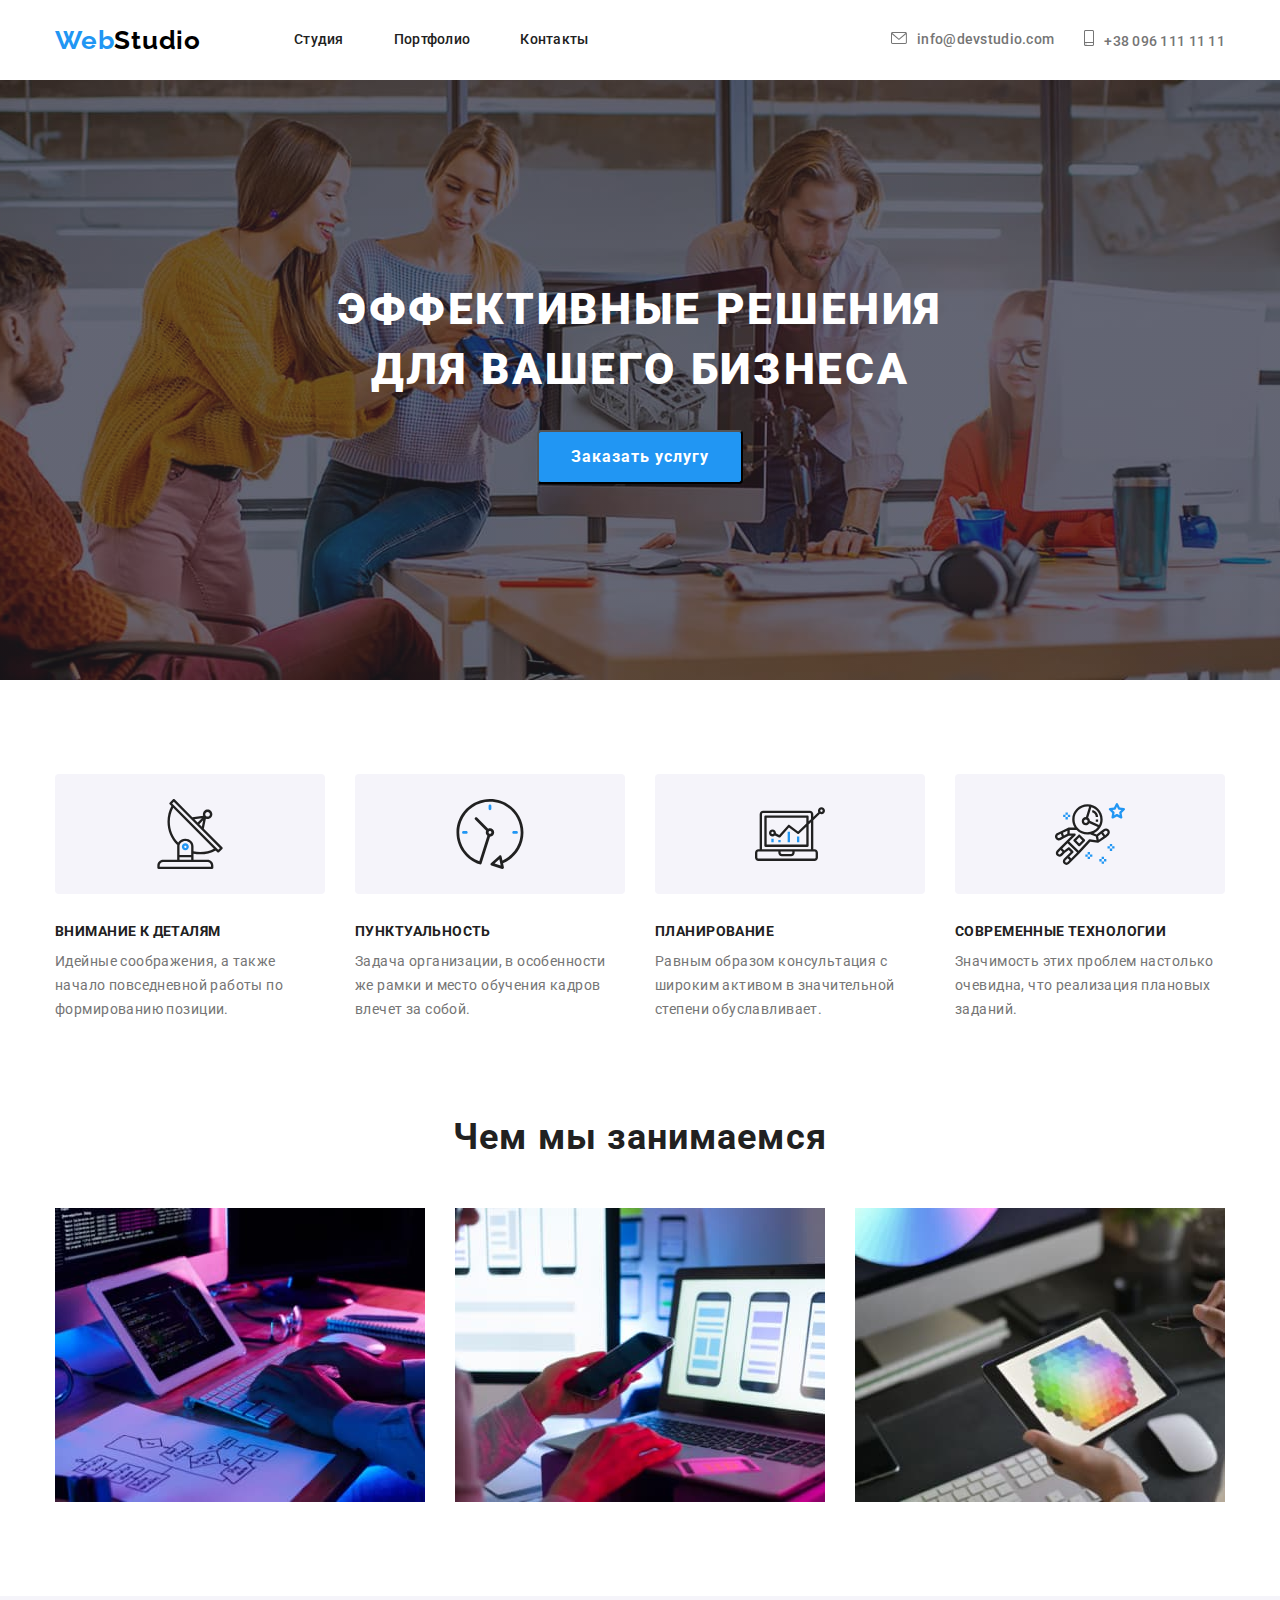
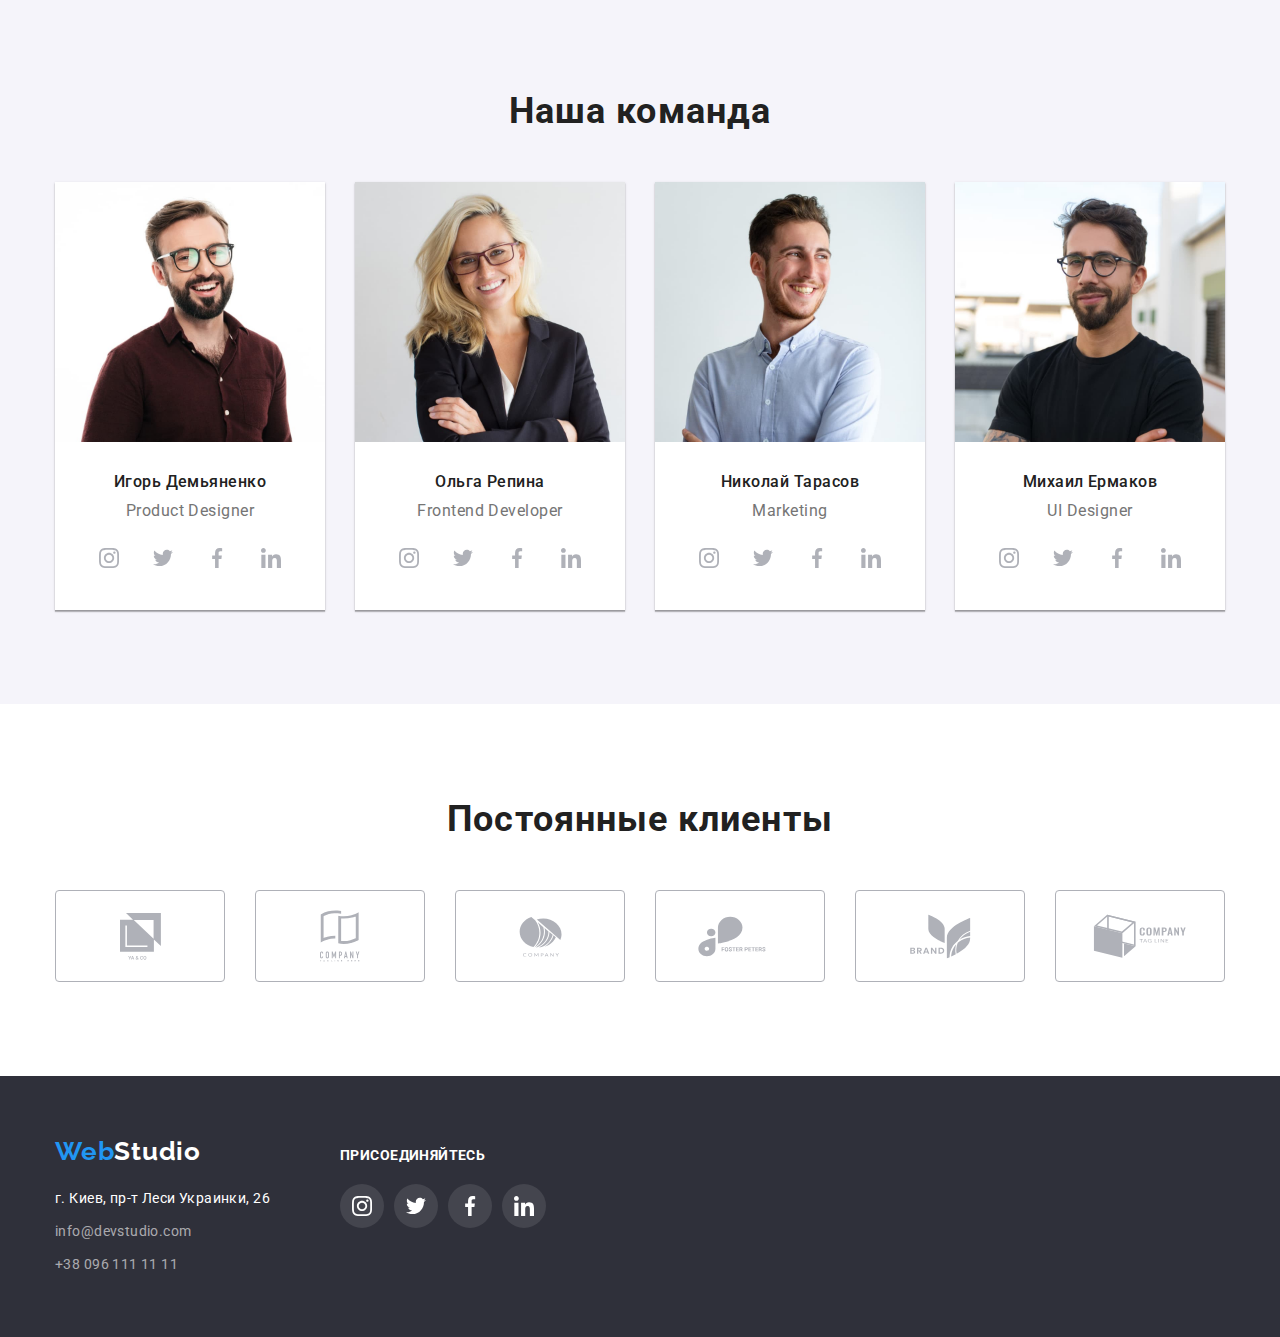
==== index.html @ d3291726 "Cкопированы  файлы предыдущей работы." ====
<!DOCTYPE html>
<html lang="ru">

<head>
    <meta charset="UTF-8">
    <meta http-equiv="X-UA-Compatible" content="IE=edge">
    <meta name="viewport" content="width=device-width, initial-scale=1.0">
    <link href="https://fonts.googleapis.com/css2?family=Raleway:wght@700&family=Roboto:wght@400;500;700;900&display=swap"
        rel="stylesheet" />
    <link rel="preconnect" href="https://fonts.gstatic.com">
    <link rel="stylesheet" href="https://cdnjs.cloudflare.com/ajax/libs/modern-normalize/1.1.0/modern-normalize.min.css" />
    <link rel="stylesheet" href="./css/styles.css" />
    <title>WebStudio</title>
</head>

<body>

<!-- Шапка сайта -->
    <header class="header">
     <div class="container">
        <div class="container-nav">
        <nav class="navigation">
            <a class="logo link"href="./index.html" ><span class="description-span">Web</span>Studio</a>
            <ul class="menu-list list">
                <li class="menu-item"><a class="menu-link link" href="./index.html" >Студия</a></li>
                <li class="menu-item"><a class="menu-link link" href="./portfolio.html" >Портфолио</a></li>
                <li class="menu-item"><a class="menu-link link" href="" >Контакты</a></li>
            </ul>
        </nav>
        <ul class="auth-nav list">
            <li class="auth-nav-item">
                <a class="auth-link link" href="mailto:info@devstudio.com" ><svg class="nav-svg" width="16" height="12">
                    <use href="./images/sprite.svg#icon-mail"></use>
                </svg>info@devstudio.com</a></li>
            
            <li class="auth-nav-item"><a class="auth-link link" href="tel:+380961111111"><svg class="nav-svg" width="10" height="16">
                <use href="./images/sprite.svg#icon-smartphone"></use>
            </svg>+38 096 111 11 11</a></li>
            
        </ul>
        </div>
     
    </div>
    </header>
    <main>
        <!-- Герой -->

        <section class="section hero">
        <div class="container">
            <h1 class="hero-title">Эффективные решения<br/> для вашего бизнеса</h1>
            <button class="modal-button" type="button" >Заказать услугу</button>
        </div>
        </section>
        
        <!-- Преимущества -->
        <section class="section advantages">
        <div class="container">
            <h2 hidden>Преимущества</h2>
            <ul class="feature-list list">
                <li class="feature-list-item">
                    <div class="feature">
                        <svg class="feature-svg" width="70" height="70">
                            <use href="./images/sprite.svg#icon-antenna"></use>
                        </svg>
                    </div>
                    <h3 class="feature-title">Внимание к деталям</h3>
                    <p class="feature-description">
                        Идейные соображения, а также
                        начало повседневной работы по
                        формированию позиции.
                    </p>
                 </li>
                <li class="feature-list-item">
                    <div class="feature">
                        <svg class="feature-svg" width="70" height="70">
                            <use href="./images/sprite.svg#icon-clock"></use>
                        </svg>
                    </div>
                    <h3 class="feature-title">Пунктуальность</h3>
                    <p class="feature-description">
                        Задача организации, в особенности
                        же рамки и место обучения кадров
                        влечет за собой.
                    </p>
                 </li>
                <li class="feature-list-item">
                    <div class="feature">
                        <svg class="feature-svg" width="70" height="70">
                            <use href="./images/sprite.svg#icon-diagram"></use>
                        </svg>
                    </div>
                    <h3 class="feature-title">Планирование</h3>
                    <p class="feature-description">
                        Равным образом консультация с
                        широким активом в значительной
                        cтепени обуславливает.
                    </p>
                 </li>
                <li class="feature-list-item">
                    <div class="feature">
                        <svg class="feature-svg" width="70" height="70">
                            <use href="./images/sprite.svg#icon-astronaut"></use>
                        </svg>
                    </div>
                    <h3 class="feature-title">Современные технологии</h3>
                    <p class="feature-description">
                        Значимость этих проблем настолько
                        очевидна, что реализация плановых
                        заданий.
                    </p>
                 </li>
            </ul>
            
        </div>    
        </section>
        

        <!-- Чем мы занимаемся -->
        
        <section class="section promo">
        <div class="container">
            <h2 class="promo-title">Чем мы занимаемся</h2>
        
            <ul class="promo-link-list list">
                <li class="promo-link-list-item">
                    <img src="./images/img.jpg" alt="Пишет код" width="370" height="294"/>
                </li>
                <li class="promo-link-list-item">
                    <img src="./images/img(1).jpg" alt="Создает дизайн" width="370" height="294"/>
                </li>
                <li class="promo-link-list-item">
                    <img src="./images/img(2).jpg" alt="Тестирует игру" width="370" height="294"/>
                </li>
            </ul>
        </div>    
        </section>
        
        <!-- Наша команда -->
      
        <section class="section team">
        <div class="container">
            <h2 class="team-title">Наша команда</h2>
                   
            <ul class="team-link-list list">
                <li class="team-link-list-item">
                    <a class="team-link-list-link link" href=""><img src="./images/img(3).jpg" alt="Игорь Демьяненко" width="270" height="260"/></a>
                   <div class="team-div">
                    <h3 class="team-subtitle">Игорь Демьяненко</h3>
                    <p class="profession" lang="en">Product Designer</p>
                  
                    <ul class="social">
                        
                       <li class="social-list">
                           <a class="social-link" href="">
                           <svg class="social-svg" width="20" height="20">
                               <use href="./images/sprite.svg#icon-instagram"></use>
                           </svg>  
                           </a>
                       </li>
                        
                    <li class="social-list" >
                        <a class="social-link" href="">
                            <svg class="social-svg" width="20" height="20">
                                <use href="./images/sprite.svg#icon-twitter"></use>
                            </svg>
                        </a>
                    </li>
                    <li class="social-list">
                        <a class="social-link" href="">
                            <svg class="social-svg" width="20" height="20">
                                <use href="./images/sprite.svg#icon-facebook"></use>
                            </svg>
                        </a>
                    </li>
                    <li class="social-list">
                        <a class="social-link last" href="">
                            <svg class="social-svg" width="20" height="20">
                                <use href="./images/sprite.svg#icon-linkedin"></use>
                            </svg>
                        </a>
                    </li>
                   </ul>
                    </div>
                </li>
                <li class="team-link-list-item">
                    <a class="team-link-list-link link" href=""><img src="./images/img(4).jpg" alt="Ольга Репина" width="270" height="260"/></a>
                    <div class="team-div">  
                    <h3 class="team-subtitle">Ольга Репина</h3>
                    <p class="profession" lang="en">Frontend Developer</p>
                        <ul class="social">
                            <li class="social-list">
                                <a class="social-link" href="">
                                    <svg class="social-svg" width="20" height="20">
                                        <use href="./images/sprite.svg#icon-instagram"></use>
                                    </svg>
                                </a>
                            </li>
                            <li class="social-list">
                                <a class="social-link" href="">
                                    <svg class="social-svg" width="20" height="20">
                                        <use href="./images/sprite.svg#icon-twitter"></use>
                                    </svg>
                                </a>
                            </li>
                            <li class="social-list">
                                <a class="social-link" href="">
                                    <svg class="social-svg" width="20" height="20">
                                        <use href="./images/sprite.svg#icon-facebook"></use>
                                    </svg>
                                </a>
                            </li>
                            <li class="social-list">
                                <a class="social-link last" href="">
                                    <svg class="social-svg" width="20" height="20">
                                        <use href="./images/sprite.svg#icon-linkedin"></use>
                                    </svg>
                                </a>
                            </li>
                        </ul>
                    </div>
                </li>
                <li class="team-link-list-item">
                    <a class="team-link-list-link link" href=""><img src="./images/img(5).jpg" alt="Николай Тарасов" width="270" height="260"/></a>
                    <div class="team-div">
                    <h3 class="team-subtitle">Николай Тарасов</h3>
                    <p  class="profession" lang="en">Marketing</p>
                        <ul class="social">
                            <li class="social-list">
                                <a class="social-link" href="">
                                    <svg class="social-svg" width="20" height="20">
                                        <use href="./images/sprite.svg#icon-instagram"></use>
                                    </svg>
                                </a>
                            </li>
                            <li class="social-list">
                                <a class="social-link" href="">
                                    <svg class="social-svg" width="20" height="20">
                                        <use href="./images/sprite.svg#icon-twitter"></use>
                                    </svg>
                                </a>
                            </li>
                            <li class="social-list">
                                <a class="social-link" href="">
                                    <svg class="social-svg" width="20" height="20">
                                        <use href="./images/sprite.svg#icon-facebook"></use>
                                    </svg>
                                </a>
                            </li>
                            <li class="social-list">
                                <a class="social-link last" href="">
                                    <svg class="social-svg" width="20" height="20">
                                        <use href="./images/sprite.svg#icon-linkedin"></use>
                                    </svg>
                                </a>
                            </li>
                        </ul>
                    </div>
                </li>
                <li class="team-link-list-item">
                    <a  class="team-link-list-link link" href=""><img src="./images/img(6).jpg" alt="Михаил Ермаков" width="270" height="260"/></a>
                    <div class="team-div">
                    <h3 class="team-subtitle">Михаил Ермаков</h3>
                    <p class="profession" lang="en">UI Designer</p>
                        <ul class="social">
                            <li class="social-list">
                                <a class="social-link" href="">
                                    <svg class="social-svg" width="20" height="20">
                                        <use href="./images/sprite.svg#icon-instagram"></use>
                                    </svg>
                                </a>
                            </li>
                            <li class="social-list">
                                <a class="social-link" href="">
                                    <svg class="social-svg" width="20" height="20">
                                        <use href="./images/sprite.svg#icon-twitter"></use>
                                    </svg>
                                </a>
                            </li>
                            <li class="social-list">
                                <a class="social-link" href="">
                                    <svg class="social-svg" width="20" height="20">
                                        <use href="./images/sprite.svg#icon-facebook"></use>
                                    </svg>
                                </a>
                            </li>
                            <li class="social-list">
                                <a class="social-link last" href="">
                                    <svg class="social-svg" width="20" height="20">
                                        <use href="./images/sprite.svg#icon-linkedin"></use>
                                    </svg>
                                </a>
                            </li>
                        </ul>
                    </div>
                </li>
            </ul>
        </div>    
        </section>
        <!-- ПОСТОЯННЫЕ КЛИЕНТЫ -->
        <section class="section clients">
        <div class="container">
            <h2 class="clients-title">Постоянные клиенты</h2>
            <ul class="clients-list">
                <li class="clients-item">
                    <a class="clients-link" href="">
                        <svg class="clients-svg" width="41" height="47">
                            <use href="./images/sprite.svg#icon-group"></use>
                        </svg>
                    </a>
                 </li>
                <li class="clients-item">
                    <a class="clients-link" href="">
                        <svg class="clients-svg" width="40" height="52">
                            <use href="./images/sprite.svg#icon-group1"></use>
                        </svg>
                    </a>
                </li>
                <li class="clients-item">
                    <a class="clients-link" href="">
                        <svg class="clients-svg" width="43" height="41">
                            <use href="./images/sprite.svg#icon-group2"></use>
                        </svg>
                    </a>
                </li>
                <li class="clients-item">
                    <a class="clients-link" href="">
                        <svg class="clients-svg" width="84" height="41">
                            <use href="./images/sprite.svg#icon-group3"></use>
                        </svg>
                    </a>
                </li>
                <li class="clients-item">
                    <a class="clients-link" href="">
                        <svg class="clients-svg" width="63" height="45">
                            <use href="./images/sprite.svg#icon-group4"></use>
                        </svg>
                    </a>
                </li>
                <li class="clients-item">
                    <a class="clients-link" href="">
                        <svg class="clients-svg" width="94" height="44">
                            <use href="./images/sprite.svg#icon-group5"></use>
                        </svg>
                    </a>
                </li>
         </ul>  
        </div>  
    </main> 
    <!-- Футер -->
<footer class="footer">
    <div class="container">
        <!-- <div class="footer-blok"> -->
        <div class="footer-blok">
           <div class="address-blok">
            <a class="logo-futer" href="./index.html"><span class="description-span">Web</span>Studio</a>
            <address class="address">
                <ul class="address-list list">

                    <li class="address-list-item">
                        <a class="address-list-link link" href="https://goo.gl/maps/vD9bHyXzmeHu5Eb17" target="_blank"
                            rel="noopener noreferrer" class="link">
                            г. Киев, пр-т Леси Украинки, 26</a>
                    </li>
                    <li class="address-list-item">
                        <a class="contacts-list-link link" href="mailto:info@devstudio.com"
                            class="link contacts">info@devstudio.com</a><br />
                    </li>
                    <li class="address-list-item">
                        <a class="contacts-list-link link" href="tel:+380961111111" class="link contacts">+38 096 111 11
                            11</a>
                    </li>

                </ul>

            </address>
            </div>

            <div class="invitation-blok">
                 <p class="invitation">Присоединяйтесь</p>
                <ul class="social-network">
                <li class="social-network-list">
                    <a class="social-network-link" href="">
                        <svg class="social-network-svg" width="20" height="20">
                            <use href="./images/sprite.svg#icon-instagram"></use>
                        </svg>
                    </a>
                </li>
                <li class="social-network-list">
                    <a class="social-network-link" href="">
                        <svg class="social-network-svg" width="20" height="20">
                            <use href="./images/sprite.svg#icon-twitter"></use>
                        </svg>
                    </a>
                </li>
                <li class="social-network-list">
                    <a class="social-network-link" href="">
                        <svg class="social-network-svg" width="20" height="20">
                            <use href="./images/sprite.svg#icon-facebook"></use>
                        </svg>
                    </a>
                </li>
                <li class="social-network-list">
                    <a class="social-network-link" href="">
                        <svg class="social-network-svg" width="20" height="20">
                            <use href="./images/sprite.svg#icon-linkedin"></use>
                        </svg>
                    </a>
                </li>
                
            </ul>
            </div>
        </div>

    </div>
</footer>
</body>
    </html>
---- css/styles.css ----
/* цвет основного текста #212121; */
/* вторичный цвет текста  #757575;  */
/* белый #FFFFFF; */
/* акцент #2196F3; */
:root {
  --main-font: "Roboto", sans-serif;
  --secondary-font: "Raleway", sans-serif;
  --primary-text-color: #757575;
  --title-text-color: #212121;
  --accent-color: #2196f3;
  --primary-white-color: #ffffff;
}

h1,
h2,
h3,
h4,
h5,
h6,
p {
  margin-top: 0;
  margin-bottom: 0;
}

ul,
ol {
  padding: 0;
  margin: 0;
  list-style: none;
}

img {
  display: block;
}

.list {
  list-style: none;
}

.link {
  text-decoration: none;
}

.list {
  padding: 0;
  margin: 0;
  list-style: none;
}

body {
  color: var(--primary-text-color);
  font-family: var(--main-font);
}

/*------------- КОНТЕЙНЕР----------- */
.container {
  width: 1200px;
  margin: 0 auto;
  padding-left: 15px;
  padding-right: 15px;
}

/*------------ СЕКЦИИ ------------------- */
section {
  padding-top: 94px;
  padding-bottom: 94px;
}

/* =========ШАПКА САЙТА========= */
/* .header {
  padding-top: 24px;
  padding-bottom: 25px;
} */

.portfolio-header {
  border-bottom: 1px solid #ececec;
}
.container-nav {
  display: flex;
  align-items: center;
}
.navigation {
  display: flex;
  align-items: center;
}
.navigation .logo {
  margin-right: 93px;
}

.logo {
  font-family: var(--secondary-font);
  font-style: normal;
  color: #000000;
  font-weight: 700;
  font-size: 26px;
  line-height: 1.19;
  letter-spacing: 0.03em;
}
.description-span {
  color: var(--accent-color);
}

.menu-list .menu-item:not(:last-child) {
  margin-right: 50px;
}

.menu-list {
  display: flex;
  align-items: center;
}
.menu-list .menu-link {
  display: block;
  color: #212121;
  font-weight: 500;
  font-size: 14px;
  line-height: 1.14;
  letter-spacing: 0.02em;
  padding-top: 32px;
  padding-bottom: 32px;
  position: relative;
}
.menu-list .menu-link:hover,
.menu-list .menu-link:focus {
  color: var(--accent-color);
}
/* -----подчёркивание ссылки текущей страницы ----- */
.menu-link::after {
  content: "";
  position: absolute;
  bottom: 0;
  display: block;
  width: 100%;
  height: 5px;
  background-color: var(--accent-color);
  opacity: 0;
  transform: scaleX(0);
  transition: transform 250ms cubic-bezier(0.4, 0, 0.2, 1),
    opacity 250ms cubic-bezier(0.4, 0, 0.2, 1);
}
.menu-link:hover::after {
  opacity: 1;
  transform: scaleX(1);
}
/* ---конец подчёркивание ссылки текущей страницы ---- */
.auth-nav {
  display: flex;
  align-items: center;
  margin-left: auto;
}
.auth-nav-item {
  align-items: center;
  justify-content: center;
  margin-left: 30px;
}
.auth-nav-item:first-child {
  margin-left: 0px;
}

.auth-nav .link {
  color: var(--primary-text-color);
  font-weight: 500;
  font-size: 14px;
  line-height: 1.14;
  letter-spacing: 0.02em;
  display: block;
  align-items: center;
}
.auth-nav .link:hover,
.auth-nav .link:focus {
  color: var(--accent-color);
}

.nav-svg {
  fill: currentColor;
  margin-right: 10px;
}
.auth-link:hover,
.auth-link:focus {
  fill: var(--accent-color);
}
.nav-svg:hover,
.nav-svg:focus {
  fill: var(--accent-color);
}

/*======== ГЕРОЙ===========*/

.hero {
  background: #2f303a;
  text-align: center;
  padding-top: 200px;
  padding-bottom: 200px;
  max-width: 1600px;
  height: 600px;
  margin-left: auto;
  margin-right: auto;
  background-image: linear-gradient(
      rgba(47, 48, 58, 0.4),
      rgba(47, 48, 58, 0.4)
    ),
    url("../images/hero.jpg");
  background-repeat: no-repeat;
  background-position: center;
  background-size: cover;
}
.hero-title {
  color: var(--primary-white-color);
  font-weight: 900;
  font-size: 44px;
  line-height: 1.36;
  letter-spacing: 0.06em;
  text-transform: uppercase;
  text-align: center;

  margin-bottom: 30px;
}
.modal-button {
  color: var(--primary-white-color);
  font-weight: 700;
  font-size: 16px;
  line-height: 1.87;
  letter-spacing: 0.06em;
  align-items: center;
  text-align: center;
  border-radius: 4px;
  background-color: var(--accent-color);
  cursor: pointer;
  padding: 10px 32px;
}

/*======= Преимущества =========*/

.feature-list {
  display: flex;
  margin-left: -30px;
  margin-top: -30px;
}
.feature-list-item {
  flex-basis: calc((100% - 120px) / 4);
  margin-left: 30px;
  margin-top: 30px;
}

.feature-title {
  color: var(--title-text-color);
  font-weight: 700;
  font-size: 14px;
  line-height: 1.14;
  letter-spacing: 0.03em;
  text-transform: uppercase;
  margin-bottom: 10px;
}
.feature-description {
  font-size: 14px;
  line-height: 1.71;
  letter-spacing: 0.03em;
}
.advantages {
  padding-bottom: 0px;
}
.feature {
  width: 270px;
  height: 120px;
  background: #f5f4fa;
  border-radius: 4px;
  margin-bottom: 30px;
}
.feature {
  display: flex;
  justify-content: center;
  align-items: center;
}
.feature-svg {
  background-repeat: no-repeat;
  background-position: center;
  background-size: cover;
}
/* =====================ЧЕМ МЫ ЗАНИМАЕМСЯ============ */

.promo-title {
  color: var(--title-text-color);
  font-weight: 700;
  font-size: 36px;
  line-height: 1.17;
  text-align: center;
  letter-spacing: 0.03em;
  margin-bottom: 50px;
}
.promo-link-list {
  display: flex;
  margin-left: -30px;
  margin-top: -30px;
}
.promo-link-list-item {
  flex-basis: calc((100% - 90px) / 3);
  margin-left: 30px;
  margin-top: 30px;
}

/* ==========НАША КОМАНДА==========*/

.team {
  background: #f5f4fa;
}
.team-title {
  color: var(--title-text-color);
  font-weight: 700;
  font-size: 36px;
  line-height: 1.17;
  text-align: center;
  letter-spacing: 0.03em;
  margin-bottom: 50px;
}
.team-link-list {
  display: flex;
  margin-left: -30px;
  margin-top: -30px;
}
.team-link-list-item {
  flex-basis: calc((100% - 120px) / 4);
  background-color: var(--primary-white-color);
  margin-left: 30px;
  margin-top: 30px;
  box-shadow: 0px 1px 3px rgba(0, 0, 0, 0.12), 0px 1px 1px rgba(0, 0, 0, 0.14),
    0px 2px 1px rgba(0, 0, 0, 0.2);
}

.team-subtitle {
  color: var(--title-text-color);
  font-weight: 500;
  font-size: 16px;
  line-height: 1.19;
  text-align: center;
  letter-spacing: 0.03em;
  margin-bottom: 10px;
}
.profession {
  font-size: 16px;
  line-height: 1.19;
  text-align: center;
  letter-spacing: 0.03em;
}
.team-div {
  padding-top: 30px;
  padding-bottom: 30px;
}

.social {
  display: flex;
  align-items: center;
  padding-top: 16px;
  fill: currentColor;
  margin-left: 32px;
  margin-right: 32px;
}
.social-link {
  display: flex;
  width: 44px;
  height: 44px;
  border-radius: 50%;
  justify-content: center;
  align-items: center;
  color: #afb1b8;
  margin-right: 10px;
}
.last {
  margin-right: 0px;
}
.social-link:hover,
.social-link:focus {
  color: var(--primary-white-color);
  background-color: var(--accent-color);
}
.social-svg {
  fill: currentColor;
}
.social-svg:hover,
.social-svg:focus {
  fill: #ffffff;
}

/* +++++++++++++++++ПОСТОЯННЫЕ КЛИЕНТЫ+++++++ */

.clients-title {
  color: var(--title-text-color);
  font-weight: 700;
  font-size: 36px;
  line-height: 1.17;
  text-align: center;
  letter-spacing: 0.03em;
  margin-bottom: 50px;
}
.clients-list {
  display: flex;
  align-items: center;
  justify-content: space-between;
}
.clients-link {
  display: flex;
  width: 170px;
  height: 92px;
  justify-content: center;
  align-items: center;
  border: 1px solid #afb1b8;
  border-radius: 4px;
  color: #afb1b8;
}
.clients-svg {
  fill: currentColor;
}

.clients-link:hover,
.clients-link:focus {
  color: var(--accent-color);
  border-color: var(--accent-color);
}

.clients-svg:hover,
.clients-svg:focus {
  fill: var(--accent-color);
}

/* ========ФУТЕР======= */
.footer {
  background-color: #2f303a;
  padding-top: 60px;
  padding-bottom: 60px;
}

.logo-futer {
  display: block;
  font-family: var(--secondary-font);
  color: var(--primary-white-color);
  font-weight: 700;
  font-size: 26px;
  line-height: 1.19;
  letter-spacing: 0.03em;
  text-decoration: none;
  margin-bottom: 20px;
}

.address-list-link {
  display: block;
  color: var(--primary-white-color);
  font-style: normal;
  font-size: 14px;
  line-height: 1.71;
  letter-spacing: 0.03em;
  margin-bottom: 9px;
}
.address-list-link:hover,
.address-list-link:focus {
  color: var(--accent-color);
}

.contacts-list-link {
  color: rgba(255, 255, 255, 0.6);
  font-weight: 400;
  font-style: normal;
  font-size: 14px;
  line-height: 1.71;
  letter-spacing: 0.03em;
}
.contacts-list-link:hover,
.contacts-list-link:focus {
  color: var(--accent-color);
}

.address-list-item:not(:last-child) {
  margin-bottom: 9px;
}

.invitation {
  font-size: 14px;
  font-weight: 700;
  line-height: 1.14;
  letter-spacing: 0.03em;
  color: var(--primary-white-color);
  text-transform: uppercase;
  margin-bottom: 20px;
}
.footer-blok {
  display: flex;
  align-items: baseline;
}
.address-blok {
  display: block;
}
.invitation-blok {
  margin-left: 70px;
}
.social-network {
  display: flex;
  align-items: center;
  justify-content: space-between;
}
.social-network-link {
  display: flex;
  padding: 12px;
  color: var(--primary-white-color);
  border-radius: 50%;
  background-color: rgba(255, 255, 255, 0.1);
  margin-right: 10px;
}

.social-network-link:hover,
.social-network-link:focus {
  color: var(--primary-white-color);
  background-color: var(--accent-color);
}
.social-network-svg {
  fill: var(--primary-white-color);
}

/* ===========ПОРТФОЛИО======= */

.button-nav {
  display: flex;
  align-items: center;
  margin-bottom: 50px;
  justify-content: center;
}

.button-nav .button-nav-item:not(:last-child) {
  margin-right: 8px;
}
.button-nav .nav-button {
  color: var(--title-text-color);
  background: #f5f4fa;
  font-weight: 500;
  font-size: 16px;
  line-height: 1.62;
  text-align: center;
  letter-spacing: 0.03em;
  cursor: pointer;
  border: transparent;
  border-radius: 4px;
  padding: 6px 22px;
}

.nav-button:hover,
.nav-button:focus {
  color: var(--primary-white-color);
  background: var(--accent-color);
  box-shadow: 0px 2px 2px rgba(0, 0, 0, 0.12), 0px 1px 2px rgba(0, 0, 0, 0.08),
    0px 3px 1px rgba(61, 38, 38, 0.1);
}
.work-list {
  display: flex;
  flex-wrap: wrap;
  margin-left: -30px;
  margin-top: -30px;
}
.work-list-item {
  flex-basis: calc((100% - 90px) / 3);
  margin-left: 30px;
  margin-top: 30px;
}
.work-list-item:hover {
  box-shadow: 1px 4px 6px rgba(0, 0, 0, 0.16), 0px 4px 4px rgba(0, 0, 0, 0.06),
    0px 1px 1px rgba(0, 0, 0, 0.12);
  cursor: pointer;
}
.work-list-title {
  color: var(--title-text-color);
  font-weight: 700;
  font-size: 18px;
  line-height: 2;
  letter-spacing: 0.06em;
  margin-bottom: 4px;
}
.work-list-text {
  font-size: 16px;
  line-height: 1.87;
  letter-spacing: 0.03em;
}
.border-list {
  border-right: 1px solid #eeeeee;
  border-bottom: 1px solid #eeeeee;
  border-left: 1px solid #eeeeee;
  padding-top: 20px;
  padding-right: 24px;
  padding-bottom: 20px;
  padding-left: 24px;
}
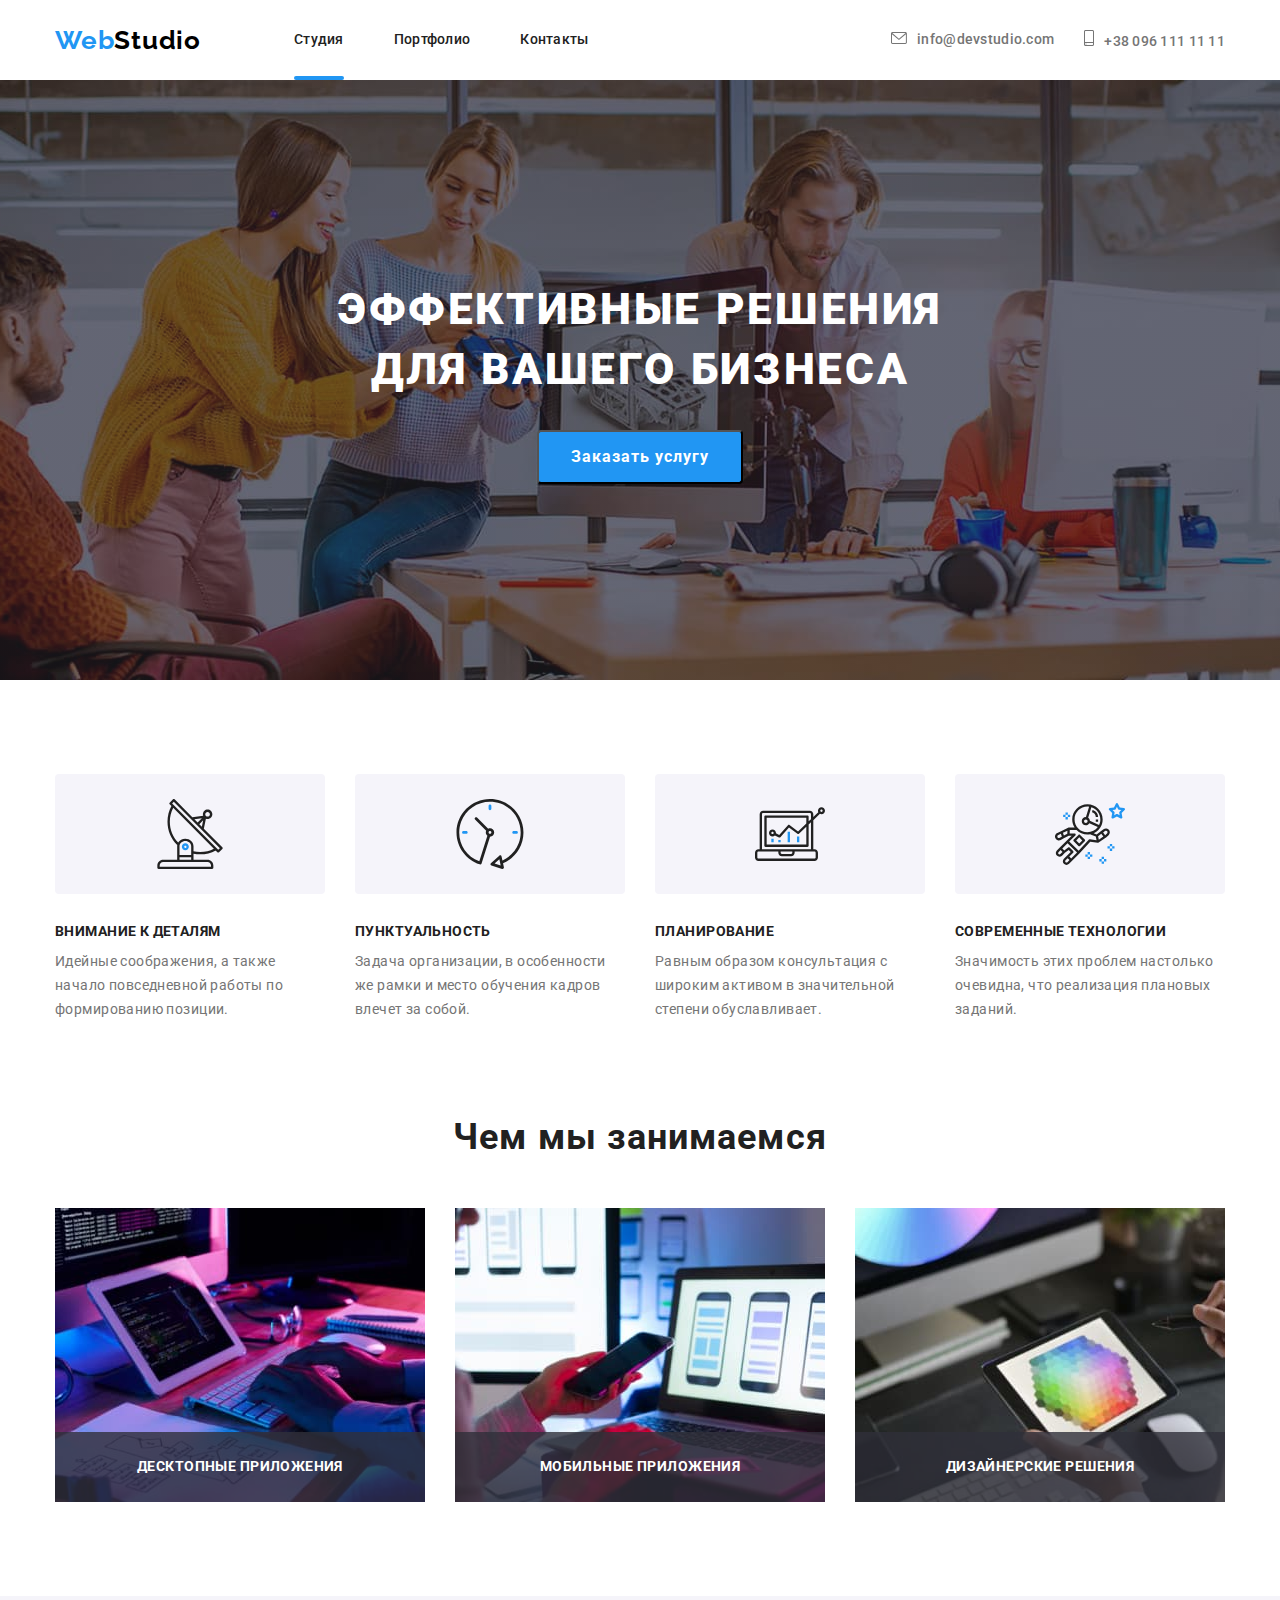
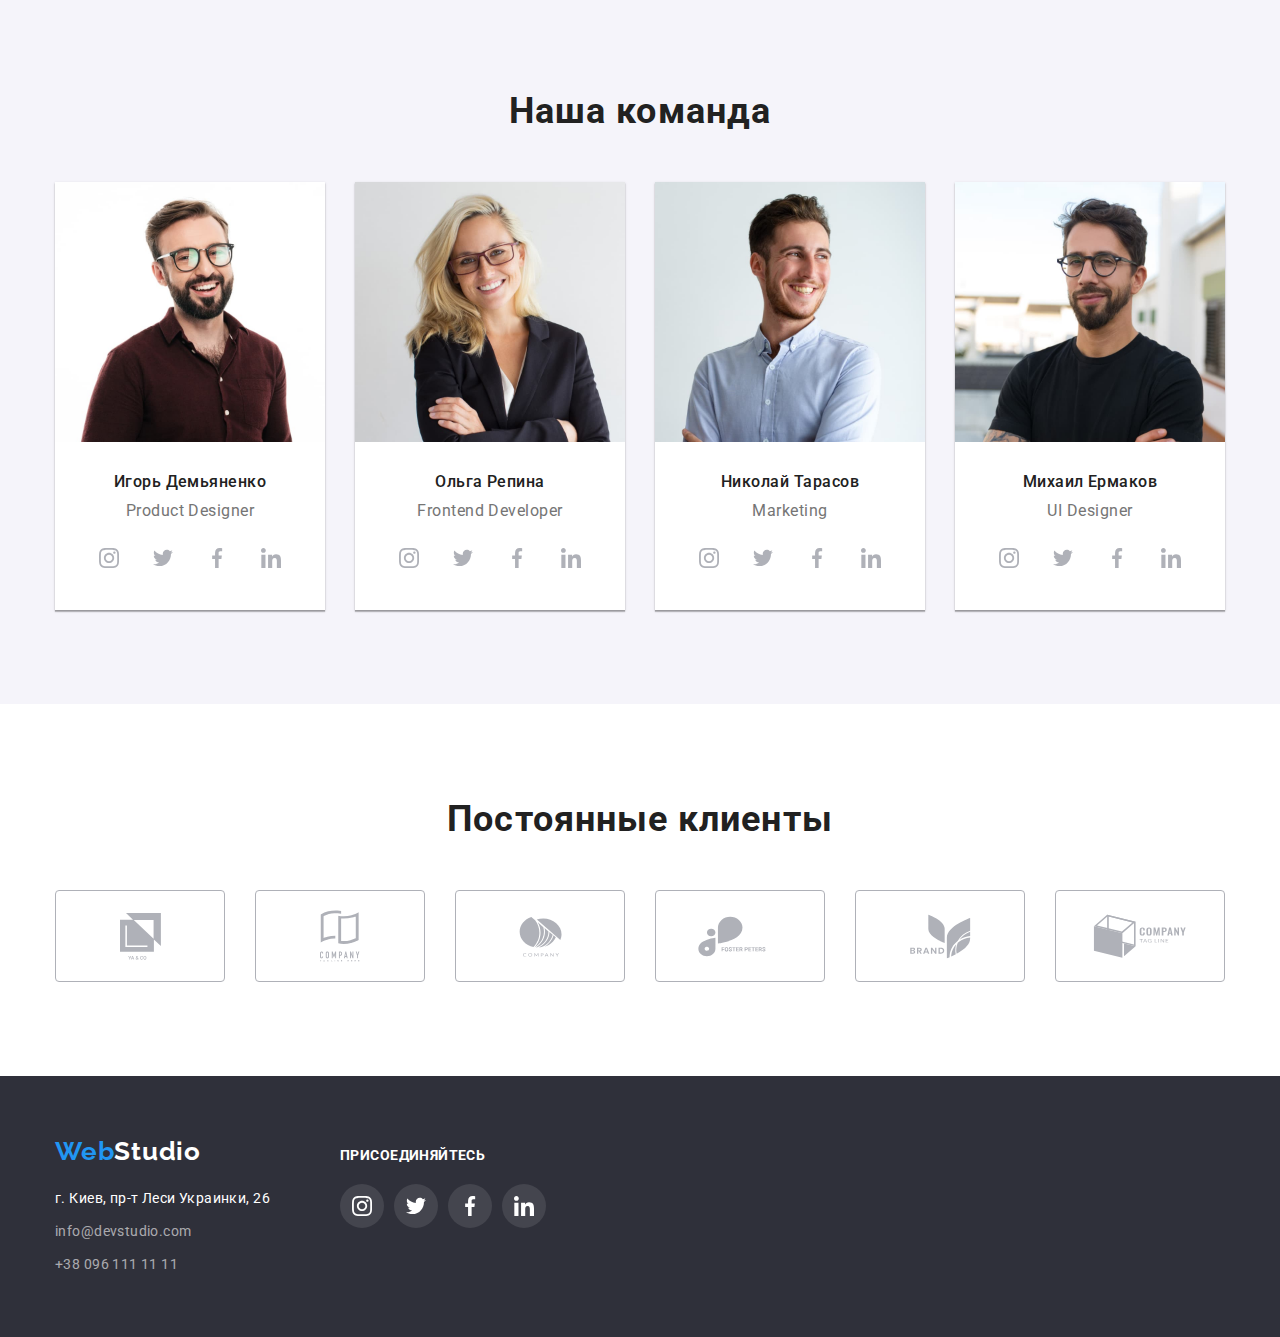
==== commit bf8b4490: "В секции Чем мы занимаемся текст с фоном спозиционирован поверх изображения." ====
--- a/index.html
+++ b/index.html
@@ -22,7 +22,7 @@
         <nav class="navigation">
             <a class="logo link"href="./index.html" ><span class="description-span">Web</span>Studio</a>
             <ul class="menu-list list">
-                <li class="menu-item"><a class="menu-link link" href="./index.html" >Студия</a></li>
+                <li class="menu-item"><a class="menu-link link current" href="./index.html" >Студия</a></li>
                 <li class="menu-item"><a class="menu-link link" href="./portfolio.html" >Портфолио</a></li>
                 <li class="menu-item"><a class="menu-link link" href="" >Контакты</a></li>
             </ul>
@@ -123,13 +123,22 @@
         
             <ul class="promo-link-list list">
                 <li class="promo-link-list-item">
+                    <div class="promo-div">      
                     <img src="./images/img.jpg" alt="Пишет код" width="370" height="294"/>
+                    <p class="promo-text"> Десктопные приложения </p>
+                    </div>
                 </li>
                 <li class="promo-link-list-item">
+                    <div class="promo-div">
                     <img src="./images/img(1).jpg" alt="Создает дизайн" width="370" height="294"/>
+                     <p class="promo-text">Мобильные приложения</p> 
+                    </div>
                 </li>
                 <li class="promo-link-list-item">
+                    <div class="promo-div"> 
                     <img src="./images/img(2).jpg" alt="Тестирует игру" width="370" height="294"/>
+                    <p class="promo-text">Дизайнерские решения</p>
+                    </div>
                 </li>
             </ul>
         </div>    
--- a/css/styles.css
+++ b/css/styles.css
@@ -124,22 +124,26 @@
   color: var(--accent-color);
 }
 /* -----подчёркивание ссылки текущей страницы ----- */
+
 .menu-link::after {
   content: "";
   position: absolute;
   bottom: 0;
+  left: 0px;
   display: block;
   width: 100%;
-  height: 5px;
+  height: 4px;
+  border-radius: 2px;
   background-color: var(--accent-color);
-  opacity: 0;
   transform: scaleX(0);
-  transition: transform 250ms cubic-bezier(0.4, 0, 0.2, 1),
-    opacity 250ms cubic-bezier(0.4, 0, 0.2, 1);
+  transition: transform 250ms cubic-bezier(0.4, 0, 0.2, 1);
 }
 .menu-link:hover::after {
-  opacity: 1;
   transform: scaleX(1);
+}
+.menu-link.current::after {
+  transform: scaleX(1);
+  background-color: var(--accent-color);
 }
 /* ---конец подчёркивание ссылки текущей страницы ---- */
 .auth-nav {
@@ -297,6 +301,30 @@
   margin-top: 30px;
 }
 
+.promo-div {
+  position: relative;
+}
+.promo-text {
+  color: var(--primary-white-color);
+  font-weight: 700;
+  font-size: 14px;
+  line-height: 1.14;
+  text-align: center;
+  letter-spacing: 0.03em;
+  text-transform: uppercase;
+
+  position: absolute;
+  bottom: 0;
+  left: 0;
+  margin: 0px;
+  width: 100%;
+  height: 70px;
+  display: flex;
+  justify-content: center;
+  align-items: center;
+  background-color: rgba(47, 48, 58, 0.8);
+}
+
 /* ==========НАША КОМАНДА==========*/
 
 .team {
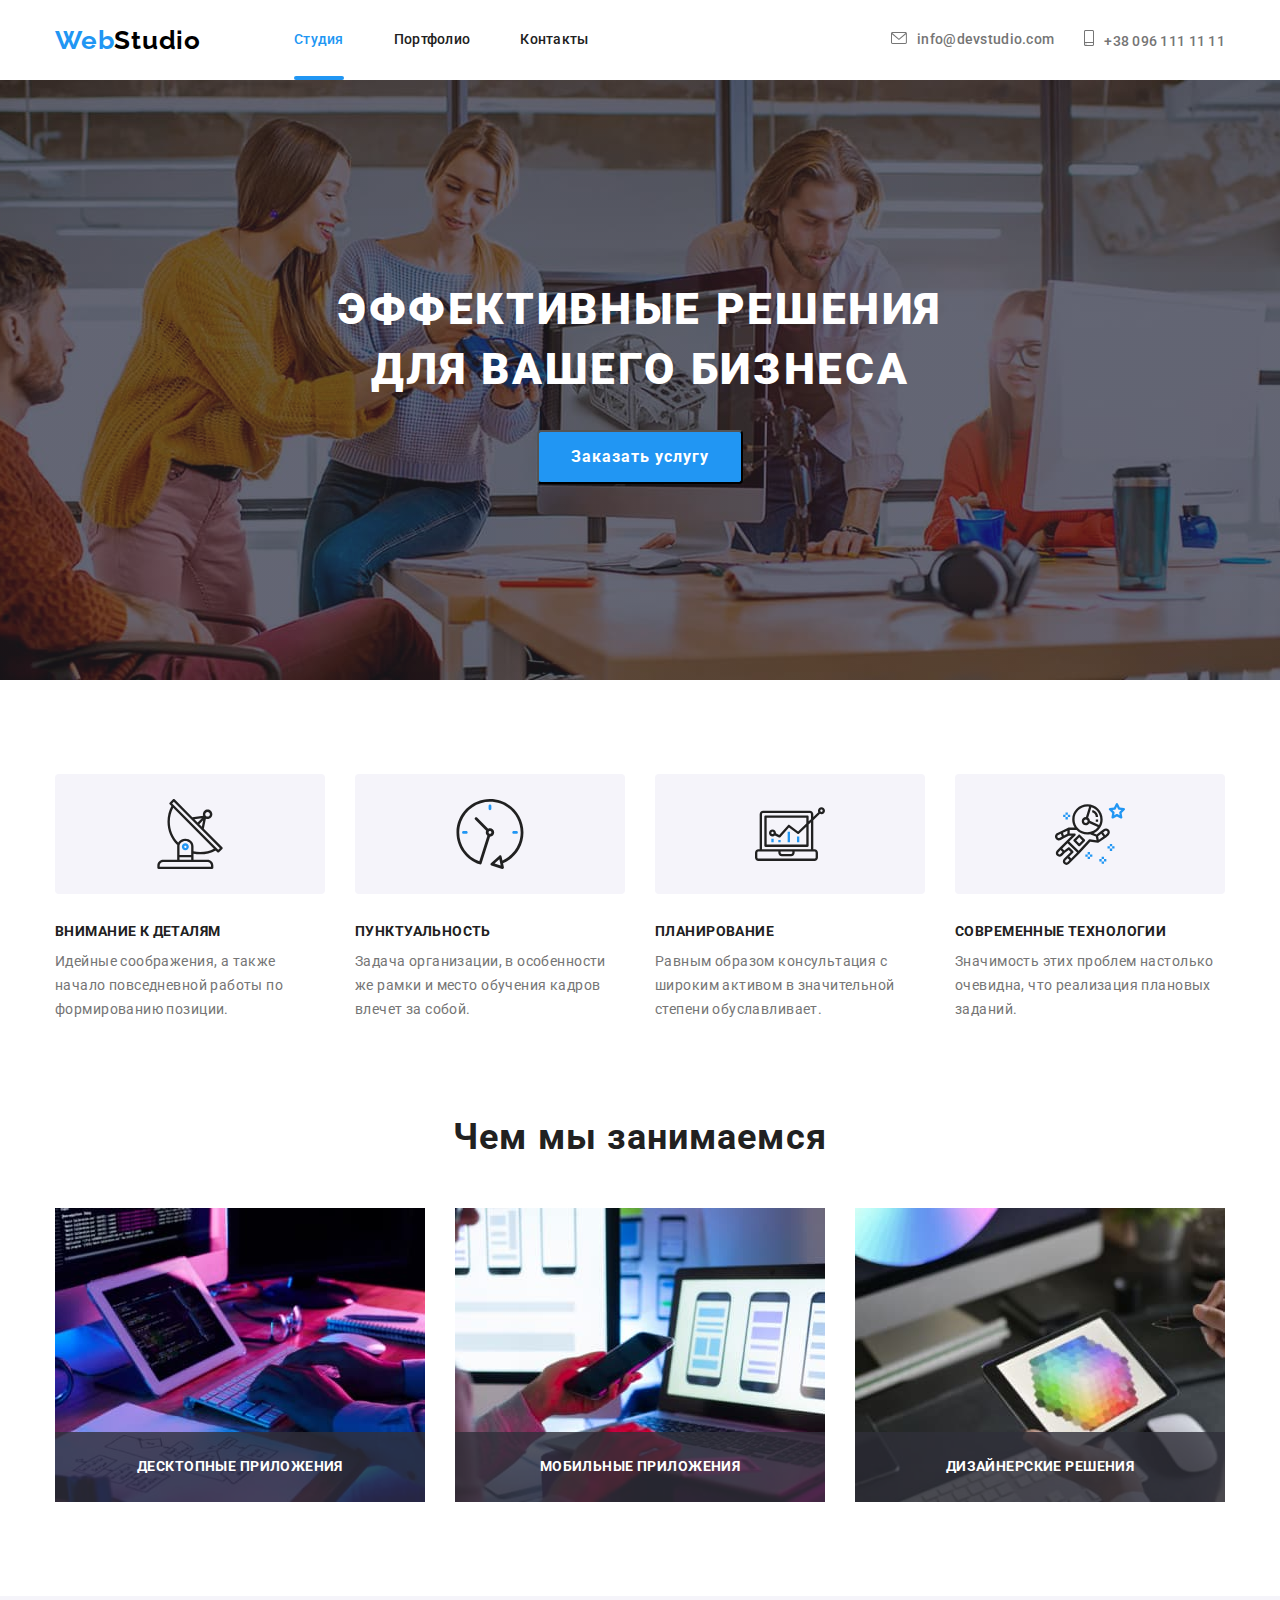
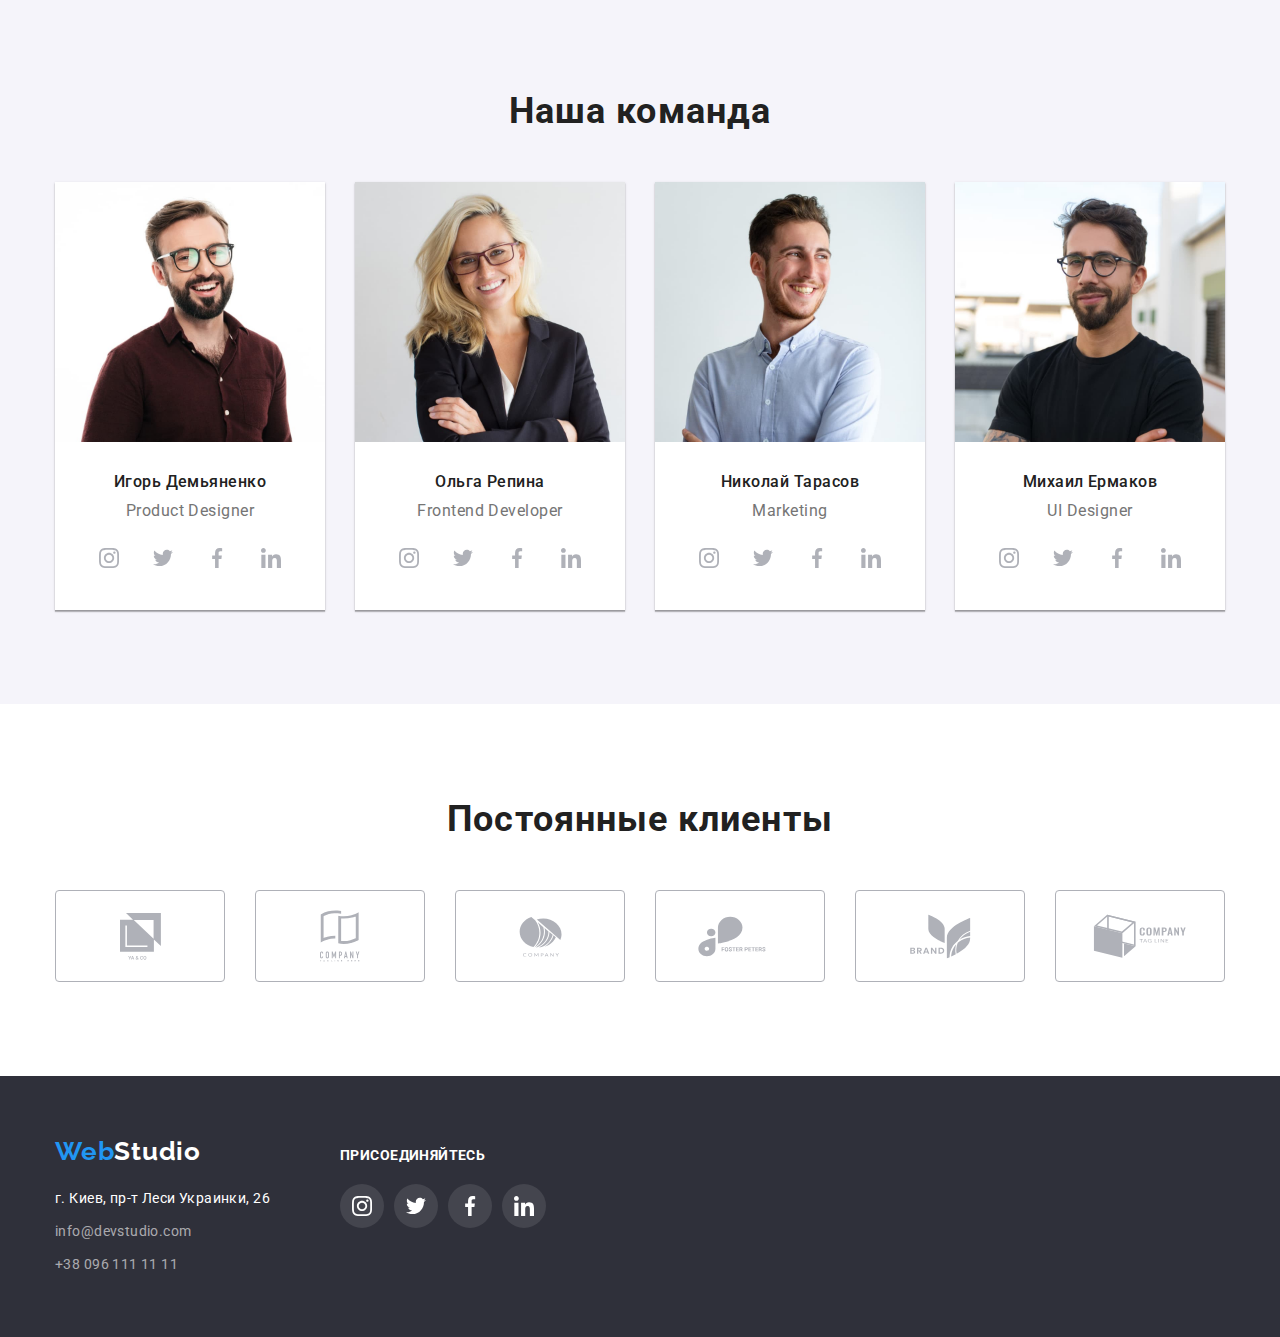
==== commit d8f5320c: "добавляет оформление модального окна" ====
--- a/index.html
+++ b/index.html
@@ -48,7 +48,7 @@
         <section class="section hero">
         <div class="container">
             <h1 class="hero-title">Эффективные решения<br/> для вашего бизнеса</h1>
-            <button class="modal-button" type="button" >Заказать услугу</button>
+            <button class="modal-button" type="button" data-modal-open>Заказать услугу</button>
         </div>
         </section>
         
@@ -415,12 +415,22 @@
                         </svg>
                     </a>
                 </li>
-                
+            
             </ul>
             </div>
         </div>
-
     </div>
 </footer>
+<!-------------------- МОДАЛЬНОЕ ОКНО---------- -->
+<div class="backdrop is-hidden" data-modal>
+    <div class="modal">
+        <button class="close-button" data-modal-close>
+            <svg class="close-svg" width="30" height="30">
+                <use href="./images/close.svg#icon-close"></use>
+            </svg>
+        </button>
+    </div>
+</div>
+<script src="./js/modal.js"></script>
 </body>
     </html>--- a/css/styles.css
+++ b/css/styles.css
@@ -99,7 +99,6 @@
 .description-span {
   color: var(--accent-color);
 }
-
 .menu-list .menu-item:not(:last-child) {
   margin-right: 50px;
 }
@@ -108,9 +107,9 @@
   display: flex;
   align-items: center;
 }
-.menu-list .menu-link {
+.menu-link {
   display: block;
-  color: #212121;
+  color: var(--title-text-color);
   font-weight: 500;
   font-size: 14px;
   line-height: 1.14;
@@ -118,33 +117,29 @@
   padding-top: 32px;
   padding-bottom: 32px;
   position: relative;
-}
-.menu-list .menu-link:hover,
-.menu-list .menu-link:focus {
+  transition: color 250ms cubic-bezier(0.4, 0, 0.2, 1);
+}
+.menu-link:hover,
+.menu-link:focus {
   color: var(--accent-color);
 }
 /* -----подчёркивание ссылки текущей страницы ----- */
-
-.menu-link::after {
+.current {
+  color: var(--accent-color);
+}
+.current::after {
   content: "";
   position: absolute;
   bottom: 0;
-  left: 0px;
+  left: 0;
   display: block;
   width: 100%;
   height: 4px;
   border-radius: 2px;
   background-color: var(--accent-color);
-  transform: scaleX(0);
   transition: transform 250ms cubic-bezier(0.4, 0, 0.2, 1);
 }
-.menu-link:hover::after {
-  transform: scaleX(1);
-}
-.menu-link.current::after {
-  transform: scaleX(1);
-  background-color: var(--accent-color);
-}
+
 /* ---конец подчёркивание ссылки текущей страницы ---- */
 .auth-nav {
   display: flex;
@@ -168,6 +163,7 @@
   letter-spacing: 0.02em;
   display: block;
   align-items: center;
+  transition: color 250ms cubic-bezier(0.4, 0, 0.2, 1);
 }
 .auth-nav .link:hover,
 .auth-nav .link:focus {
@@ -177,6 +173,7 @@
 .nav-svg {
   fill: currentColor;
   margin-right: 10px;
+  transition: fill 250ms cubic-bezier(0.4, 0, 0.2, 1);
 }
 .auth-link:hover,
 .auth-link:focus {
@@ -231,6 +228,53 @@
   cursor: pointer;
   padding: 10px 32px;
 }
+/* ===================МОДАЛЬНОЕ ОКНО================== */
+.backdrop {
+  position: fixed;
+  top: 0;
+  left: 0;
+  bottom: 0;
+  right: 0;
+  opacity: 1;
+  background-color: rgba(0, 0, 0, 0.2);
+  transition: opacity 250ms cubic-bezier(0.4, 0, 0.2, 1);
+}
+.backdrop.is-hidden {
+  opacity: 0;
+  pointer-events: none;
+}
+.backdrop.is-hidden .modal {
+  transform: translate(-50%, -50%) scale(0.5);
+}
+.modal {
+  position: absolute;
+  width: 528px;
+  height: 581px;
+  top: 50%;
+  left: 50%;
+  padding: 8px;
+  background-color: var(--primary-white-color);
+  transform: translate(-50%, -50%) scale(1);
+  transition: transform 250ms cubic-bezier(0.4, 0, 0.2, 1);
+}
+
+.close-button {
+  display: block;
+  width: 30px;
+  height: 30px;
+  margin-left: auto;
+  align-items: center;
+  text-align: center;
+  border-radius: 50%;
+  border: 1px solid rgba(0, 0, 0, 0.1);
+  background-color: var(--primary-white-color);
+}
+.close-svg {
+  width: 11px;
+  height: 11px;
+  fill: currentColor;
+}
+/* ========КОНЕЦ МОДАЛЬНОЕ ОКНО ================= */
 
 /*======= Преимущества =========*/
 
@@ -390,6 +434,7 @@
   align-items: center;
   color: #afb1b8;
   margin-right: 10px;
+  transition: background-color 250ms cubic-bezier(0.4, 0, 0.2, 1);
 }
 .last {
   margin-right: 0px;
@@ -401,6 +446,7 @@
 }
 .social-svg {
   fill: currentColor;
+  transition: fill 250ms cubic-bezier(0.4, 0, 0.2, 1);
 }
 .social-svg:hover,
 .social-svg:focus {
@@ -432,9 +478,12 @@
   border: 1px solid #afb1b8;
   border-radius: 4px;
   color: #afb1b8;
+  transition: color 250ms cubic-bezier(0.4, 0, 0.2, 1),
+    border 250ms cubic-bezier(0.4, 0, 0.2, 1);
 }
 .clients-svg {
   fill: currentColor;
+  transition: fill 250ms cubic-bezier(0.4, 0, 0.2, 1);
 }
 
 .clients-link:hover,
@@ -475,6 +524,7 @@
   line-height: 1.71;
   letter-spacing: 0.03em;
   margin-bottom: 9px;
+  transition: color 250ms cubic-bezier(0.4, 0, 0.2, 1);
 }
 .address-list-link:hover,
 .address-list-link:focus {
@@ -488,6 +538,7 @@
   font-size: 14px;
   line-height: 1.71;
   letter-spacing: 0.03em;
+  transition: color 250ms cubic-bezier(0.4, 0, 0.2, 1);
 }
 .contacts-list-link:hover,
 .contacts-list-link:focus {
@@ -529,6 +580,8 @@
   border-radius: 50%;
   background-color: rgba(255, 255, 255, 0.1);
   margin-right: 10px;
+  transition: color 250ms cubic-bezier(0.4, 0, 0.2, 1),
+    background-color 250ms cubic-bezier(0.4, 0, 0.2, 1);
 }
 
 .social-network-link:hover,
@@ -564,6 +617,9 @@
   border: transparent;
   border-radius: 4px;
   padding: 6px 22px;
+  transition: color 250ms cubic-bezier(0.4, 0, 0.2, 1),
+    background 250ms cubic-bezier(0.4, 0, 0.2, 1),
+    box-shadow 250ms cubic-bezier(0.4, 0, 0.2, 1);
 }
 
 .nav-button:hover,
@@ -583,6 +639,7 @@
   flex-basis: calc((100% - 90px) / 3);
   margin-left: 30px;
   margin-top: 30px;
+  transition: box-shadow 250ms cubic-bezier(0.4, 0, 0.2, 1);
 }
 .work-list-item:hover {
   box-shadow: 1px 4px 6px rgba(0, 0, 0, 0.16), 0px 4px 4px rgba(0, 0, 0, 0.06),
@@ -611,3 +668,40 @@
   padding-bottom: 20px;
   padding-left: 24px;
 }
+/* --- Синий оверлей с текстом---- */
+.work-thumd {
+  position: relative;
+  height: 294px;
+  width: 370px;
+  overflow: hidden;
+}
+
+.work-description {
+  position: absolute;
+  bottom: 0;
+  left: 0;
+  margin: 0;
+  padding: 63px 24px;
+  width: 100%;
+  height: 294px;
+  display: flex;
+  align-items: center;
+
+  color: var(--primary-white-color);
+  font-weight: 400;
+  font-size: 18px;
+  line-height: 1.55;
+  text-align: left;
+  vertical-align: top;
+  letter-spacing: 0.03em;
+
+  background-color: rgba(33, 150, 243, 0.9);
+  transform: translateY(100%);
+  opacity: 0;
+  transition: transform 250ms cubic-bezier(0.4, 0, 0.2, 1),
+    opacity 250ms cubic-bezier(0.4, 0, 0.2, 1);
+}
+.work-list-link:hover .work-description {
+  transform: translateY(0);
+  opacity: 1;
+}
